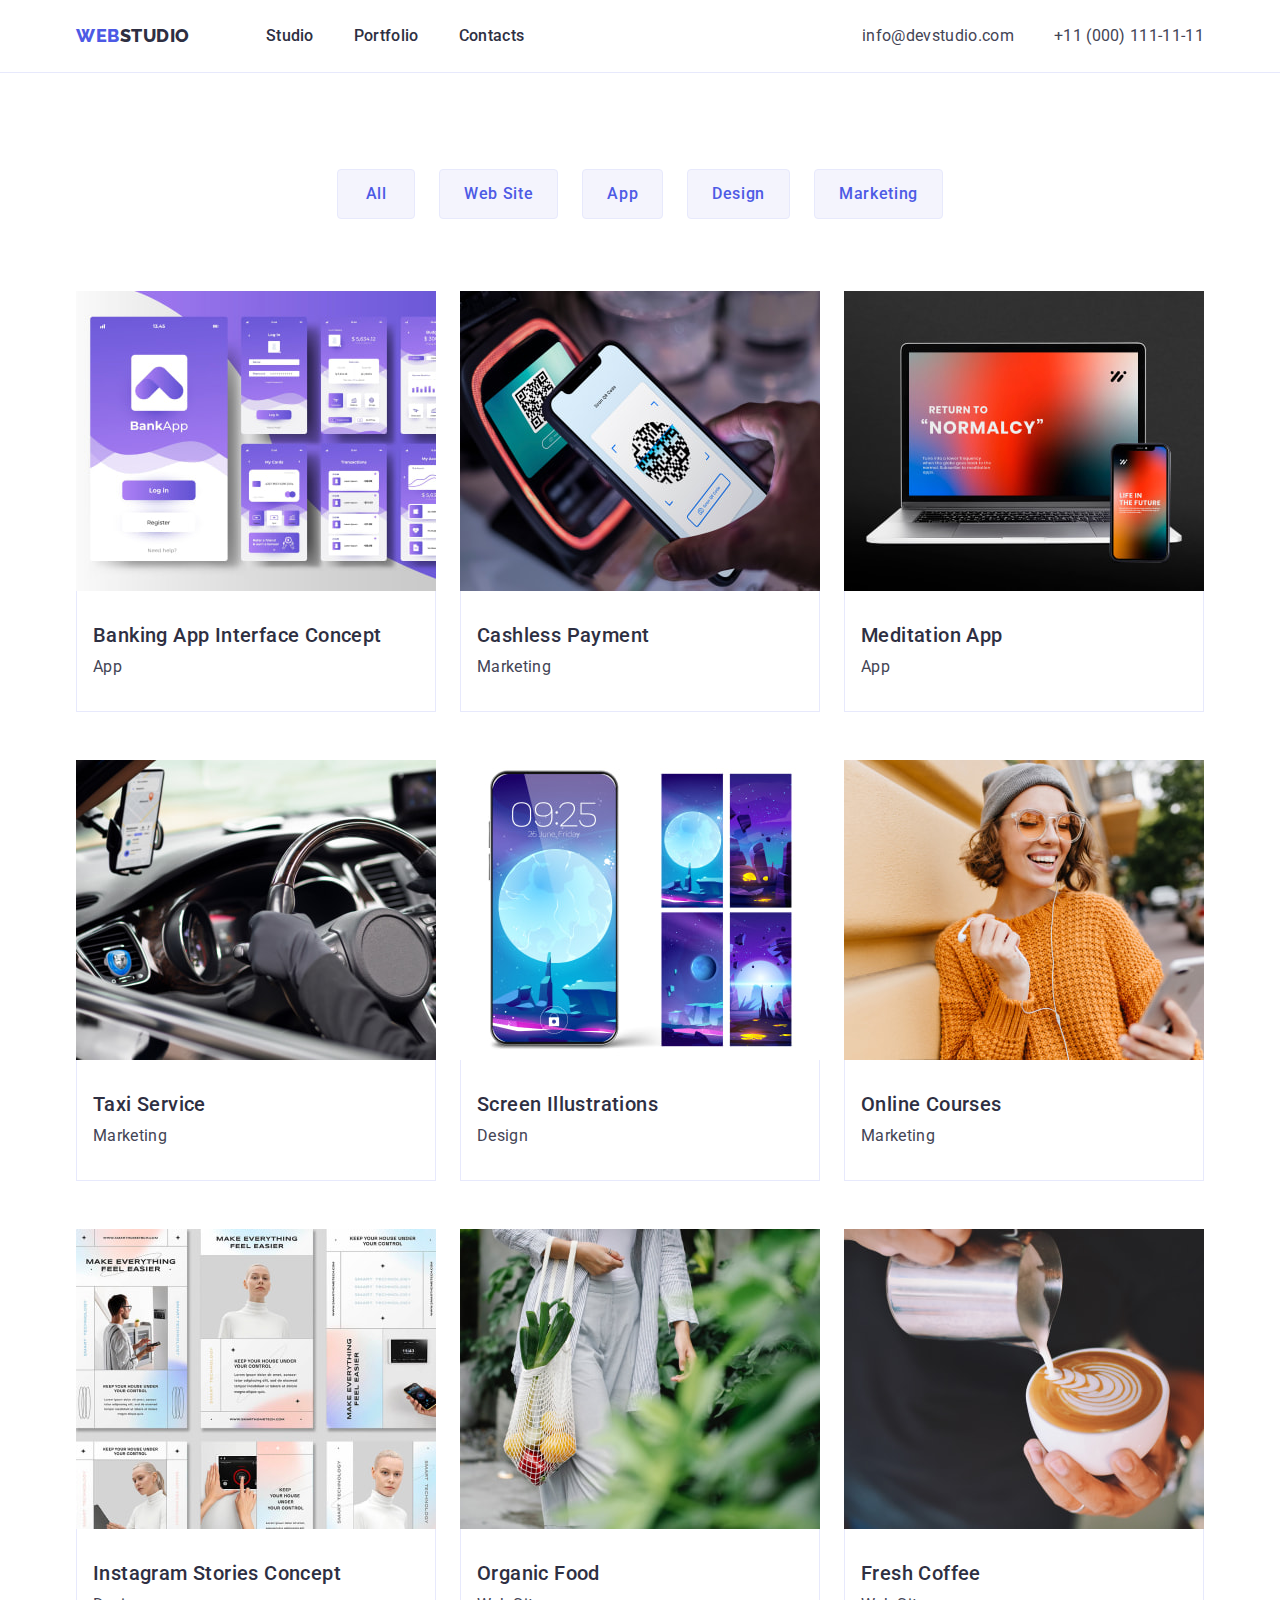
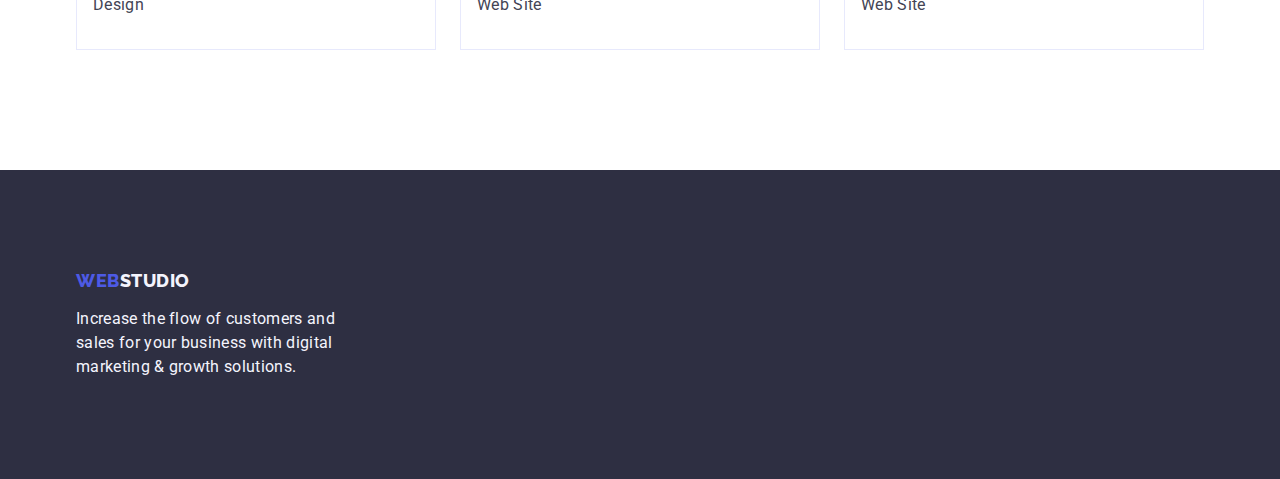
==== portfolio.html @ 15de4656 "Initial commit" ====
<!DOCTYPE html>
<html lang="en">
  <head>
    <meta charset="UTF-8" />
    <meta http-equiv="X-UA-Compatible" content="IE=edge" />
    <meta name="viewport" content="width=device-width, initial-scale=1.0" />
    <title>Portfolio</title>
    <link rel="preconnect" href="https://fonts.googleapis.com" />
    <link rel="preconnect" href="https://fonts.gstatic.com" crossorigin />
    <link
      href="https://fonts.googleapis.com/css2?family=Raleway:wght@800&family=Roboto:wght@400;500;700;900&display=swap"
      rel="stylesheet"
    />
    <link
      rel="stylesheet"
      href="https://cdnjs.cloudflare.com/ajax/libs/modern-normalize/1.1.0/modern-normalize.min.css"
    />
    <link rel="stylesheet" href="./css/styles.css" />
  </head>
  <body>
    <!-- Page header -->
    <header class="page-header">
      <div class="page-header-container container">
        <nav class="header-navigation">
          <a class="logo-header link" href="./index.html"
            >WEB<span class="span-logo logo link">Studio</span></a
          >
          <ul class="menu-list list">
            <li class="menu-item">
              <a class="menu-link link" href="./index.html"> Studio</a>
            </li>
            <li class="menu-item">
              <a class="menu-link link" href="./portfolio.html">Portfolio</a>
            </li>
            <li class="menu-item">
              <a class="menu-link link" href="" target="_blank">Contacts</a>
            </li>
          </ul>
        </nav>
        <!-- Contacts -->
        <address class="address">
          <ul class="address-list list">
            <li class="address-item">
              <a class="address-link link" href="mailto:info@devstudio.com"
                >info@devstudio.com</a
              >
            </li>
            <li class="address-item">
              <a class="address-link link" href="tel:+110001111111"
                >+11 (000) 111-11-11</a
              >
            </li>
          </ul>
        </address>
      </div>
    </header>

    <!-- Page main -->
    <!-- Portfolio -->
    <main>
      <section class="section-portfolio">
        <div class="container">
          <h1 class="main-title visually-hidden">Portfolio</h1>
          <ul class="portfolio-list-btn list">
            <li class="portfolio-item-btn">
              <button class="filter-btn" type="button">All</button>
            </li>
            <li class="portfolio-item-btn">
              <button class="filter-btn" type="button">Web Site</button>
            </li>
            <li class="portfolio-item-btn">
              <button class="filter-btn" type="button">App</button>
            </li>
            <li class="portfolio-item-btn">
              <button class="filter-btn" type="button">Design</button>
            </li>
            <li class="portfolio-item-btn">
              <button class="filter-btn" type="button">Marketing</button>
            </li>
          </ul>

          <ul class="portfolio-list list">
            <li class="portfolio-item">
              <a class="portfolio-link link" href="" target="_blank">
                <img
                  class="portfolio-img"
                  src="./images/portfolio/banking-app.jpg"
                  alt="Banking App Interface Concept"
                  width="360"
                  height="300"
                />
                <div class="portfolio-item-content">
                  <h2 class="portfolio-title-item">
                    Banking App Interface Concept
                  </h2>
                  <p class="paragraph">App</p>
                </div>
              </a>
            </li>
            <li class="portfolio-item">
              <a class="portfolio-link link" href="" target="_blank">
                <img
                  class="portfolio-img"
                  src="./images/portfolio/cashless-payment.jpg"
                  alt="Cashless Payment"
                  width="360"
                  height="300"
                />
                <div class="portfolio-item-content">
                  <h2 class="portfolio-title-item">Cashless Payment</h2>
                  <p class="paragraph">Marketing</p>
                </div>
              </a>
            </li>
            <li class="portfolio-item">
              <a class="portfolio-link link" href="" target="_blank">
                <img
                  class="portfolio-img"
                  src="./images/portfolio/meditation-app.jpg"
                  alt="Meditation App"
                  width="360"
                  height="300"
                />
                <div class="portfolio-item-content">
                  <h2 class="portfolio-title-item">Meditation App</h2>
                  <p class="paragraph">App</p>
                </div>
              </a>
            </li>
            <li class="portfolio-item">
              <a class="portfolio-link link" href="" target="_blank">
                <img
                  class="portfolio-img"
                  src="./images/portfolio/taxi-service.jpg"
                  alt="Taxi Service"
                  width="360"
                  height="300"
                />
                <div class="portfolio-item-content">
                  <h2 class="portfolio-title-item">Taxi Service</h2>
                  <p class="paragraph">Marketing</p>
                </div>
              </a>
            </li>
            <li class="portfolio-item">
              <a class="portfolio-link link" href="" target="_blank">
                <img
                  class="portfolio-img"
                  src="./images/portfolio/screen-illustrations.jpg"
                  alt="Screen Illustrations"
                  width="360"
                  height="300"
                />
                <div class="portfolio-item-content">
                  <h2 class="portfolio-title-item">Screen Illustrations</h2>
                  <p class="paragraph">Design</p>
                </div>
              </a>
            </li>
            <li class="portfolio-item">
              <a class="portfolio-link link" href="" target="_blank">
                <img
                  class="portfolio-img"
                  src="./images/portfolio/online-courses.jpg"
                  alt="Online Courses"
                  width="360"
                  height="300"
                />
                <div class="portfolio-item-content">
                  <h2 class="portfolio-title-item">Online Courses</h2>
                  <p class="paragraph">Marketing</p>
                </div>
              </a>
            </li>
            <li class="portfolio-item">
              <a class="portfolio-link link" href="" target="_blank">
                <img
                  class="portfolio-img"
                  src="./images/portfolio/instagram.jpg"
                  alt="Instagram Stories Concept"
                  width="360"
                  height="300"
                />
                <div class="portfolio-item-content">
                  <h2 class="portfolio-title-item">
                    Instagram Stories Concept
                  </h2>
                  <p class="paragraph">Design</p>
                </div>
              </a>
            </li>
            <li class="portfolio-item">
              <a class="portfolio-link link" href="" target="_blank">
                <img
                  class="portfolio-img"
                  src="./images/portfolio/organic-food.jpg"
                  alt="Organic Food"
                  width="360"
                  height="300"
                />
                <div class="portfolio-item-content">
                  <h2 class="portfolio-title-item">Organic Food</h2>
                  <p class="paragraph">Web Site</p>
                </div>
              </a>
            </li>
            <li class="portfolio-item">
              <a class="portfolio-link link" href="" target="_blank">
                <img
                  class="portfolio-img"
                  src="./images/portfolio/coffee.jpg"
                  alt="Fresh Coffee"
                  width="360"
                  height="300"
                />
                <div class="portfolio-item-content">
                  <h2 class="portfolio-title-item">Fresh Coffee</h2>
                  <p class="paragraph">Web Site</p>
                </div>
              </a>
            </li>
          </ul>
        </div>
      </section>
    </main>

    <!-- Page footer -->
    <footer class="page-footer">
      <div class="container">
        <a class="logo-footer link" href="./index.html"
          >WEB<span class="span-logo light-logo link">Studio</span></a
        >
        <p class="paragraph paragraph-footer light-logo">
          Increase the flow of customers and sales for your business with
          digital marketing & growth solutions.
        </p>
      </div>
    </footer>
  </body>
</html>
---- css/styles.css ----
*,
*::before,
*::after {
  box-sizing: border-box;
}
:root {
  --dark: #2e2f42;
  --text: #434455;
  --light: #f4f4fd;
  --main-color: #ffffff;
  --primary-brand: #4d5ae5;
  --pressed-state: #404bbf;
}
body {
  background-color: var(--main-color);
  font-family: 'Roboto', sans-serif;
  color: var(--text);
}

.list {
  list-style: none;
}
.link {
  text-decoration: none;
}
h1,
h2,
h3,
h4,
p {
  margin-top: 0;
  margin-bottom: 0;
}
ul {
  margin-top: 0;
  margin-bottom: 0;
  padding-left: 0;
}
img {
  display: block;
}
.visually-hidden {
  position: absolute;
  white-space: nowrap;
  width: 1px;
  height: 1px;
  overflow: hidden;
  border: 0;
  padding: 0;
  clip: rect(0 0 0 0);
  clip-path: inset(50%);
  margin: -1px;
}

.container {
  width: 1158px;
  margin-left: auto;
  margin-right: auto;
  padding-left: 15px;
  padding-right: 15px;
}
.section {
  padding-top: 120px;
  padding-bottom: 120px;
}
.page-header {
  border-bottom: 1px solid #e7e9fc;
}
.page-header-container {
  display: flex;
  align-items: center;
}

.header-navigation {
  display: flex;
  align-items: center;
}
.logo-header {
  font-family: 'Raleway', sans-serif;
  font-style: normal;
  font-weight: 800;
  font-size: 18px;
  line-height: 1.17;
  letter-spacing: 0.03em;
  text-transform: uppercase;
  color: var(--primary-brand);
  margin-right: 76px;
}
.logo {
  font-family: 'Raleway', sans-serif;
  font-style: normal;
  font-weight: 800;
  font-size: 18px;
  line-height: 1.17;
  letter-spacing: 0.03em;
  text-transform: uppercase;
  color: var(--primary-brand);
}
.span-logo {
  color: var(--dark);
}
.menu-list {
  display: flex;
}
.menu-item:not(:last-child) {
  margin-right: 40px;
}

.menu-link {
  display: block;
  padding-top: 24px;
  padding-bottom: 24px;
  font-style: normal;
  font-weight: 500;
  font-size: 16px;
  line-height: 1.5;
  letter-spacing: 0.02em;
  color: var(--dark);
}
.menu-link:hover,
.menu-link:focus {
  color: var(--pressed-state);
}
.address {
  font-style: normal;
  margin-left: auto;
}
.address-list {
  display: flex;
  margin-left: auto;
}
.address-item:not(:last-child) {
  margin-right: 40px;
}
.address-link {
  font-style: normal;
  font-weight: 400;
  font-size: 16px;
  line-height: 1.5;
  letter-spacing: 0.02em;
  color: var(--text);
}
.address-link:hover,
.address-link:focus {
  color: var(--pressed-state);
}
.section-hero-container {
  display: flex;
  flex-direction: column;
}
.section-hero {
  background-color: var(--dark);
  padding-top: 188px;
  padding-bottom: 188px;
}
.main-title {
  display: block;
  max-width: 496px;
  padding-top: 0;
  font-style: normal;
  font-weight: 700;
  font-size: 56px;
  line-height: 1.07;
  letter-spacing: 0.02em;
  color: var(--main-color);
  margin-left: auto;
  margin-right: auto;
}
.order-service-btn {
  padding: 16px 32px;
  min-width: 169px;
  height: 56px;
  text-align: center;
  font-family: 'Roboto', sans-serif;
  font-style: normal;
  font-weight: 500;
  font-size: 16px;
  line-height: 1.5;
  letter-spacing: 0.04em;
  background: var(--primary-brand);
  color: var(--main-color);
  border: 1px solid #000000;
  border: none;
  border-radius: 4px;
  cursor: pointer;
  margin-top: 48px;
  margin-left: auto;
  margin-right: auto;
}

.order-service-btn:hover,
.order-service-btn:focus {
  background-color: var(--pressed-state);
}
.section-title {
  font-style: normal;
  font-weight: 700;
  font-size: 36px;
  line-height: 1.11;
  letter-spacing: 0.02em;
  color: var(--dark);
  text-align: center;
  text-transform: capitalize;
  margin-bottom: 72px;
}
.features-list {
  display: flex;
}
.features-item {
  flex-basis: calc((100% - 72px) / 4);
}
.features-item:not(:last-child) {
  margin-right: 24px;
}
.section-features-container {
  padding-bottom: 0;
}
.services-list {
  display: flex;
}
.section-services {
  padding-top: 0;
}
.services-item {
  flex-basis: calc((100% - 48px) / 3);
}
.services-item:not(:last-child) {
  margin-right: 24px;
}

.team-list {
  display: flex;
}
.team-item {
  flex-basis: calc((100% - 72px) / 4);
  border-radius: 0px 0px 4px 4px;
}

.team-item:not(:last-child) {
  margin-right: 24px;
}
.team-img-content {
  padding: 32px 16px;
  box-shadow: 0px 1px 6px rgba(46, 47, 66, 0.08),
    0px 1px 1px rgba(46, 47, 66, 0.16), 0px 2px 1px rgba(46, 47, 66, 0.08);
}
.text-centr {
  text-align: center;
}
.title-item {
  font-style: normal;
  font-weight: 500;
  font-size: 20px;
  line-height: 1.2;
  letter-spacing: 0.02em;
  color: var(--dark);
  margin-bottom: 8px;
}
.paragraph {
  font-style: normal;
  font-weight: 400;
  font-size: 16px;
  line-height: 1.5;
  letter-spacing: 0.02em;
  color: var(--text);
}
.section-team {
  background-color: var(--light);
}
.team-item {
  background-color: var(--main-color);
}
.page-footer {
  background-color: var(--dark);
  padding-top: 100px;
  padding-bottom: 100px;
}
.light-logo {
  color: var(--light);
}
.section-portfolio {
  padding-top: 96px;
  padding-bottom: 120px;
}
.portfolio-list-btn {
  display: flex;
  justify-content: center;
  gap: 24px;
  margin-bottom: 72px;
}
.filter-btn {
  display: inline-block;
  font-family: 'Roboto', sans-serif;
  font-style: normal;
  font-weight: 500;
  font-size: 16px;
  line-height: 1.5;
  letter-spacing: 0.04em;
  color: var(--primary-brand);
  background: var(--light);
  border: 1px solid #e7e9fc;
  cursor: pointer;
  padding: 12px 24px;
  min-width: 78px;
  border: 1px solid #e7e9fc;
  border-radius: 4px;
}
.portfolio-list {
  display: flex;
  column-gap: 24px;
  row-gap: 48px;

  flex-wrap: wrap;
}
.portfolio-item {
  flex-basis: calc((100% - 48px) / 3);
}
.portfolio-title-item {
  font-style: normal;
  font-weight: 500;
  font-size: 20px;
  line-height: 1.2;
  letter-spacing: 0.02em;
  color: var(--dark);
}
.filter-btn:hover,
.filter-btn:focus {
  color: var(--main-color);
  background-color: var(--pressed-state);
  border: 1px solid transparent;
}
.portfolio-item-content {
  padding: 32px 16px;
  border: 1px solid #e7e9fc;
  border-top: none;
}
.portfolio-title-item {
  margin-bottom: 8px;
}
.logo-footer {
  display: inline-block;
  font-family: 'Raleway', sans-serif;
  font-style: normal;
  font-weight: 800;
  font-size: 18px;
  line-height: 1.17;
  letter-spacing: 0.03em;
  text-transform: uppercase;
  color: var(--primary-brand);
  margin-right: 76px;
  margin-bottom: 16px;
}
.paragraph-footer {
  width: 25%;
}
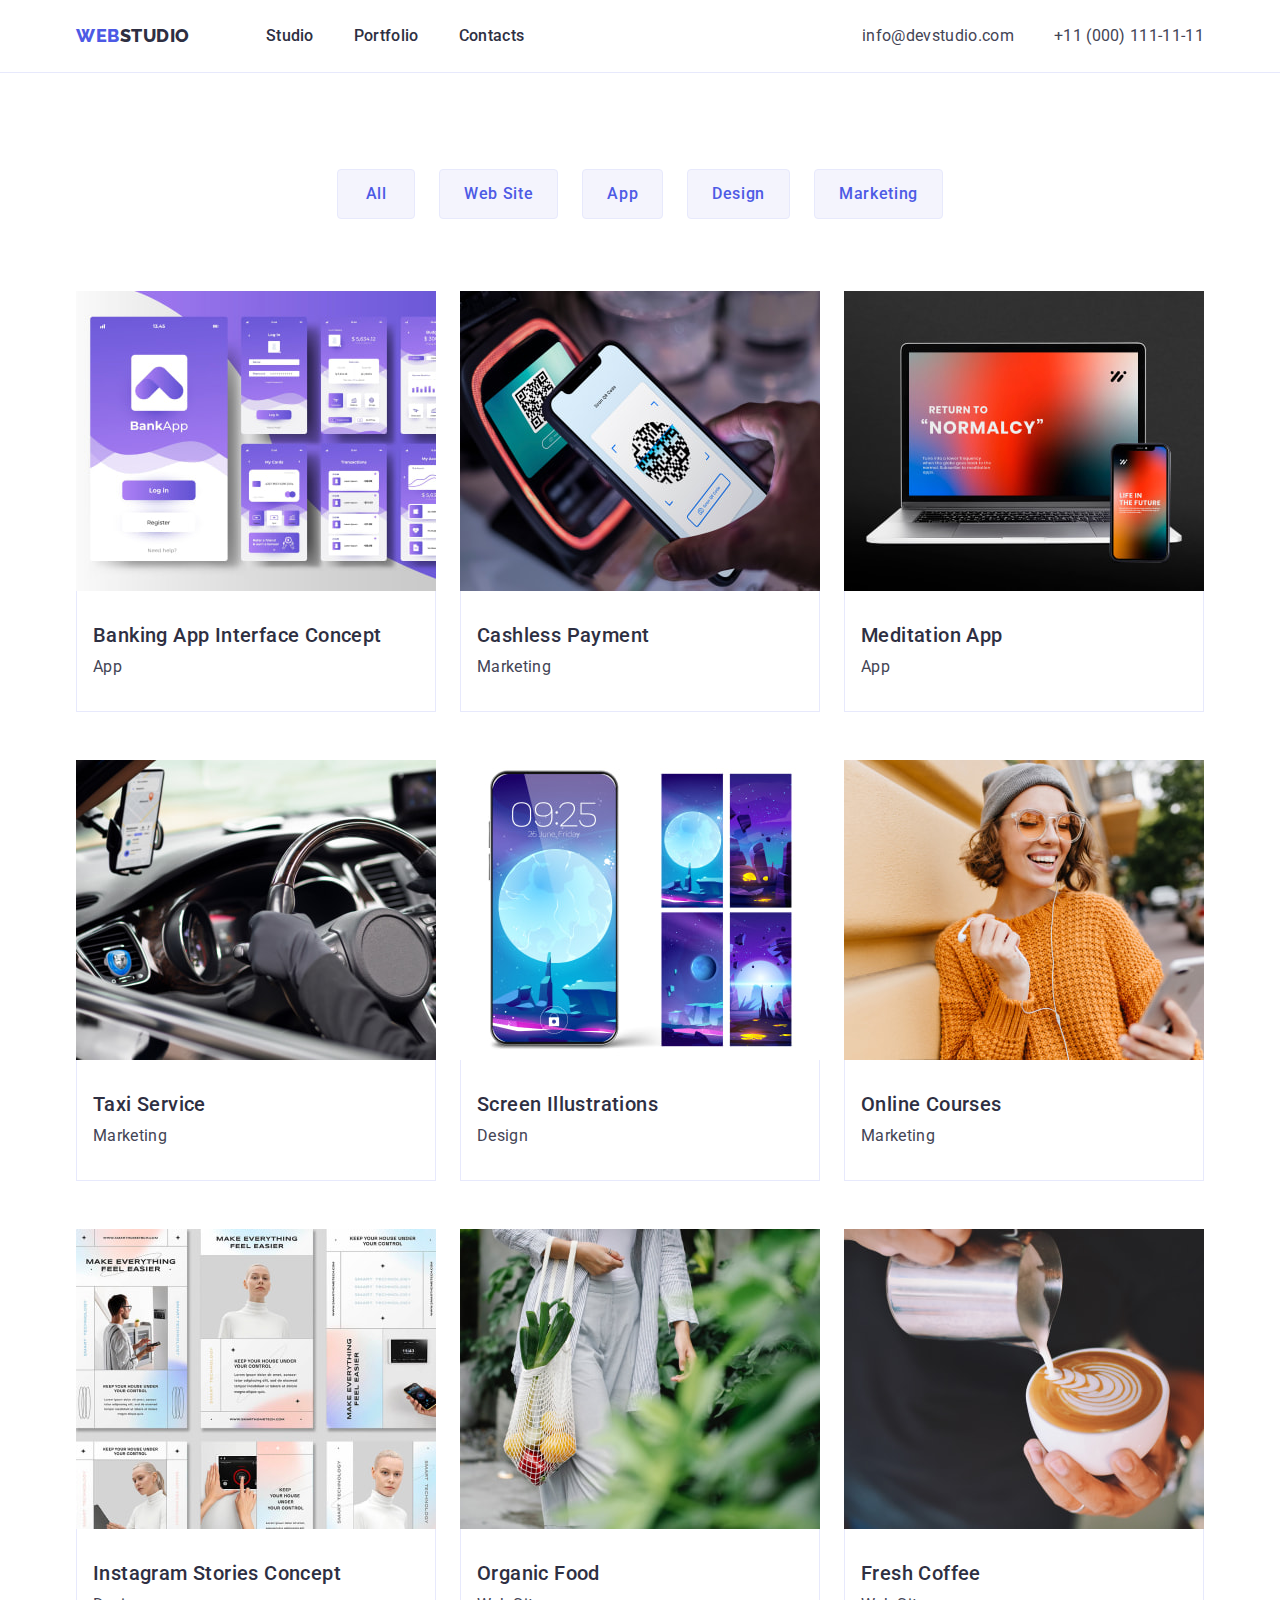
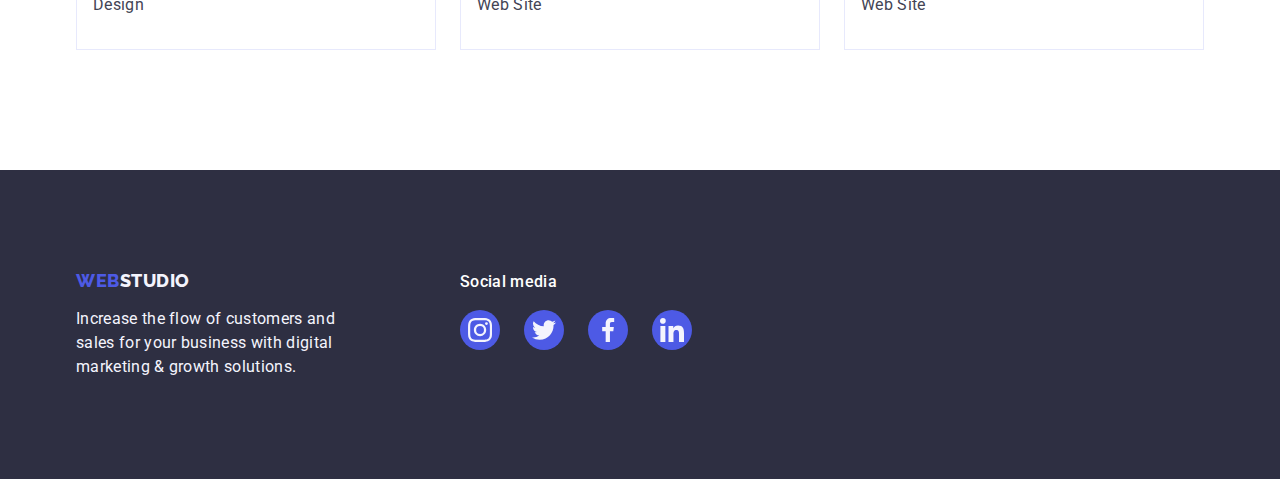
==== commit cc53058c: "commit13052023" ====
--- a/portfolio.html
+++ b/portfolio.html
@@ -226,14 +226,69 @@
 
     <!-- Page footer -->
     <footer class="page-footer">
-      <div class="container">
-        <a class="logo-footer link" href="./index.html"
-          >WEB<span class="span-logo light-logo link">Studio</span></a
-        >
-        <p class="paragraph paragraph-footer light-logo">
-          Increase the flow of customers and sales for your business with
-          digital marketing & growth solutions.
-        </p>
+      <div class="container-footer container">
+        <div class="logo-footer-title">
+          <a class="logo-footer link" href="./index.html"
+            >WEB<span class="span-logo light-logo link">Studio</span></a
+          >
+          <p class="paragraph paragraph-footer light-logo">
+            Increase the flow of customers and sales for your business with
+            digital marketing & growth solutions.
+          </p>
+        </div>
+        <div class="social-media">
+          <h2 class="footer-social-title">Social media</h2>
+          <ul class="social-list list">
+            <li class="social-item">
+              <a href="" class="social-link">
+                <svg
+                  class="social-icon"
+                  aria-label="icon instagram"
+                  width="24px"
+                  height="24px"
+                >
+                  <use href="./images/icons.svg#icon-instagram"></use>
+                </svg>
+              </a>
+            </li>
+            <li class="social-item">
+              <a href="" class="social-link">
+                <svg
+                  class="social-icon"
+                  aria-label="icon twitter"
+                  width="24px"
+                  height="24px"
+                >
+                  <use href="./images/icons.svg#icon-twitter"></use>
+                </svg>
+              </a>
+            </li>
+            <li class="social-item">
+              <a href="" class="social-link">
+                <svg
+                  class="social-icon"
+                  aria-label="icon facebook"
+                  width="24px"
+                  height="24px"
+                >
+                  <use href="./images/icons.svg#icon-facebook"></use>
+                </svg>
+              </a>
+            </li>
+            <li class="social-item">
+              <a href="" class="social-link">
+                <svg
+                  class="social-icon"
+                  aria-label="icon linkedin"
+                  width="24px"
+                  height="24px"
+                >
+                  <use href="./images/icons.svg#icon-linkedin"></use>
+                </svg>
+              </a>
+            </li>
+          </ul>
+        </div>
       </div>
     </footer>
   </body>
--- a/css/styles.css
+++ b/css/styles.css
@@ -10,6 +10,8 @@
   --main-color: #ffffff;
   --primary-brand: #4d5ae5;
   --pressed-state: #404bbf;
+  --accent-color: #31d0aa;
+  --helper-text: #8e8f99;
 }
 body {
   background-color: var(--main-color);
@@ -152,6 +154,14 @@
   background-color: var(--dark);
   padding-top: 188px;
   padding-bottom: 188px;
+  background-image: linear-gradient(
+      rgba(46, 47, 66, 0.7),
+      rgba(46, 47, 66, 0.7)
+    ),
+    url('../images/people-office.jpg');
+  background-size: cover;
+  background-repeat: no-repeat;
+  background-position: center;
 }
 .main-title {
   display: block;
@@ -209,6 +219,16 @@
 .features-item {
   flex-basis: calc((100% - 72px) / 4);
 }
+.features-icon-item {
+  display: flex;
+  background-color: var(--light);
+  width: 264px;
+  height: 112px;
+  border-radius: 4px;
+  align-items: center;
+  justify-content: center;
+  margin-bottom: 8px;
+}
 .features-item:not(:last-child) {
   margin-right: 24px;
 }
@@ -270,11 +290,54 @@
 .team-item {
   background-color: var(--main-color);
 }
-.page-footer {
-  background-color: var(--dark);
-  padding-top: 100px;
-  padding-bottom: 100px;
-}
+.social-list {
+  display: flex;
+  justify-content: center;
+  margin-top: 8px;
+  column-gap: 24px;
+}
+.social-link {
+  display: flex;
+  justify-content: center;
+  align-items: center;
+  width: 40px;
+  height: 40px;
+  border-radius: 50%;
+  background-color: var(--primary-brand);
+}
+.social-link:hover,
+.social-link:focus {
+  background-color: var(--accent-color);
+}
+.customers-list {
+  display: flex;
+}
+.customers-item {
+  display: flex;
+  width: 168px;
+  height: 88px;
+  background-color: var(--main-color);
+  border: 1px solid var(--helper-text);
+  border-radius: 4px;
+  align-items: center;
+  justify-content: center;
+}
+.customers-item:not(:last-child) {
+  margin-right: 24px;
+}
+.customers-icon {
+  display: flex;
+  fill: var(--helper-text);
+}
+.customers-item:hover,
+.customers-item:focus {
+  border: 1px solid var(--pressed-state);
+}
+.customers-item:hover .customers-icon,
+.customers-item:focus .customers-icon {
+  fill: var(--pressed-state);
+}
+
 .light-logo {
   color: var(--light);
 }
@@ -337,6 +400,11 @@
 .portfolio-title-item {
   margin-bottom: 8px;
 }
+.page-footer {
+  background-color: var(--dark);
+  padding-top: 100px;
+  padding-bottom: 100px;
+}
 .logo-footer {
   display: inline-block;
   font-family: 'Raleway', sans-serif;
@@ -351,5 +419,18 @@
   margin-bottom: 16px;
 }
 .paragraph-footer {
-  width: 25%;
-}
+  width: 264px;
+  margin-right: 120px;
+}
+.container-footer {
+  display: flex;
+}
+.footer-social-title {
+  font-style: normal;
+  font-weight: 500;
+  font-size: 16px;
+  line-height: 1.5;
+  letter-spacing: 0.02em;
+  color: var(--main-color);
+  margin-bottom: 16px;
+}
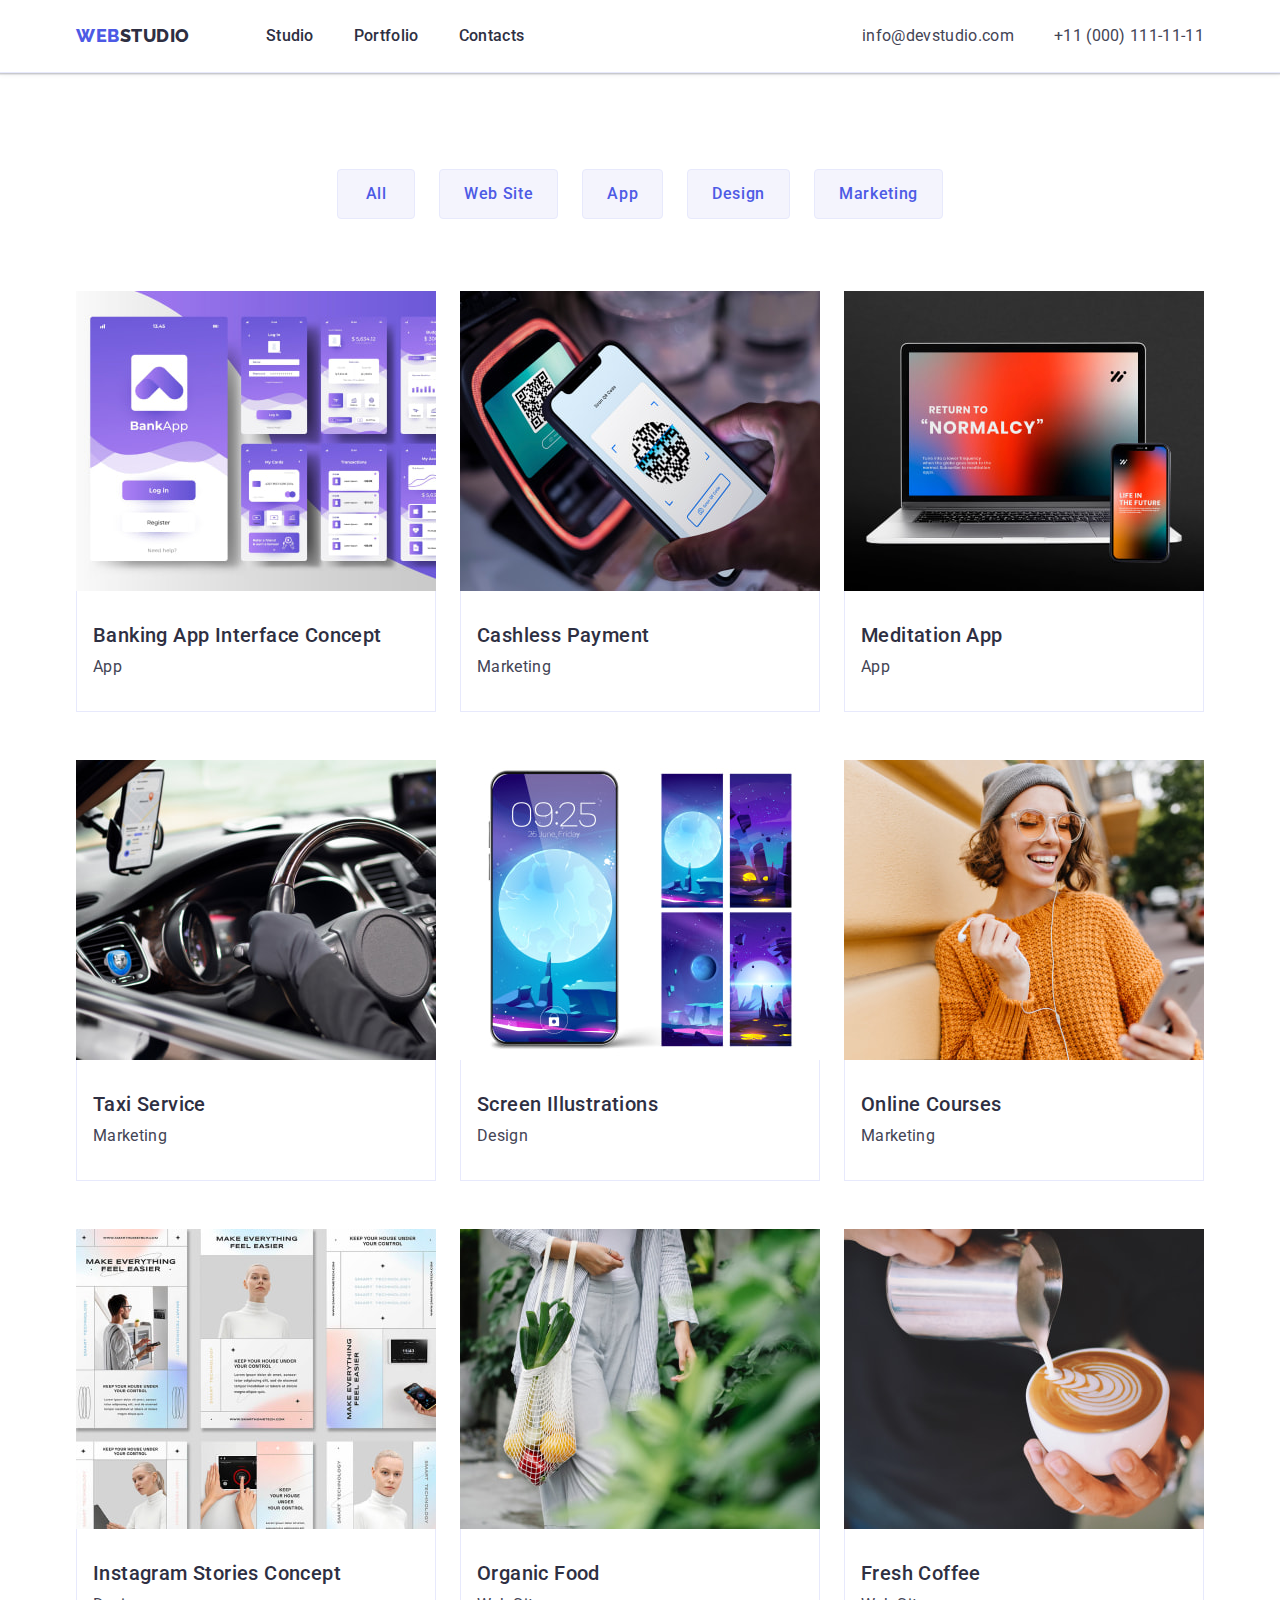
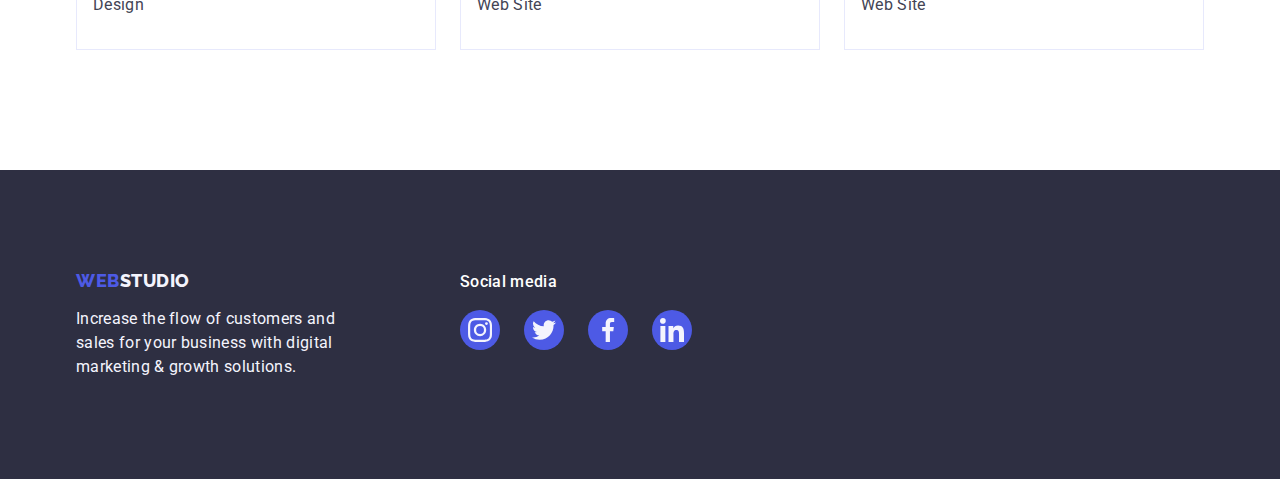
==== commit 72e3f1e7: "commit130520233" ====
--- a/portfolio.html
+++ b/portfolio.html
@@ -237,15 +237,15 @@
           </p>
         </div>
         <div class="social-media">
-          <h2 class="footer-social-title">Social media</h2>
+          <p class="footer-social-title">Social media</p>
           <ul class="social-list list">
             <li class="social-item">
               <a href="" class="social-link">
                 <svg
                   class="social-icon"
                   aria-label="icon instagram"
-                  width="24px"
-                  height="24px"
+                  width="24"
+                  height="24"
                 >
                   <use href="./images/icons.svg#icon-instagram"></use>
                 </svg>
@@ -256,8 +256,8 @@
                 <svg
                   class="social-icon"
                   aria-label="icon twitter"
-                  width="24px"
-                  height="24px"
+                  width="24"
+                  height="24"
                 >
                   <use href="./images/icons.svg#icon-twitter"></use>
                 </svg>
@@ -268,8 +268,8 @@
                 <svg
                   class="social-icon"
                   aria-label="icon facebook"
-                  width="24px"
-                  height="24px"
+                  width="24"
+                  height="24"
                 >
                   <use href="./images/icons.svg#icon-facebook"></use>
                 </svg>
@@ -280,8 +280,8 @@
                 <svg
                   class="social-icon"
                   aria-label="icon linkedin"
-                  width="24px"
-                  height="24px"
+                  width="24"
+                  height="24"
                 >
                   <use href="./images/icons.svg#icon-linkedin"></use>
                 </svg>
--- a/css/styles.css
+++ b/css/styles.css
@@ -67,6 +67,8 @@
 }
 .page-header {
   border-bottom: 1px solid #e7e9fc;
+  box-shadow: 0px 2px 1px rgba(46, 47, 66, 0.08),
+    0px 1px 1px rgba(46, 47, 66, 0.16), 0px 1px 6px rgba(46, 47, 66, 0.08);
 }
 .page-header-container {
   display: flex;
@@ -152,6 +154,7 @@
 }
 .section-hero {
   background-color: var(--dark);
+  max-width: 1440px;
   padding-top: 188px;
   padding-bottom: 188px;
   background-image: linear-gradient(
@@ -206,7 +209,7 @@
   font-style: normal;
   font-weight: 700;
   font-size: 36px;
-  line-height: 1.11;
+  line-height: 1.1;
   letter-spacing: 0.02em;
   color: var(--dark);
   text-align: center;
@@ -259,10 +262,13 @@
 .team-item:not(:last-child) {
   margin-right: 24px;
 }
-.team-img-content {
-  padding: 32px 16px;
+.team-item {
   box-shadow: 0px 1px 6px rgba(46, 47, 66, 0.08),
     0px 1px 1px rgba(46, 47, 66, 0.16), 0px 2px 1px rgba(46, 47, 66, 0.08);
+  border-radius: 0px 0px 4px 4px;
+}
+.team-img-content {
+  padding: 32px 0px;
 }
 .text-centr {
   text-align: center;
@@ -294,7 +300,7 @@
   display: flex;
   justify-content: center;
   margin-top: 8px;
-  column-gap: 24px;
+  gap: 24px;
 }
 .social-link {
   display: flex;
@@ -305,14 +311,18 @@
   border-radius: 50%;
   background-color: var(--primary-brand);
 }
+.social-icon {
+  fill: var(--light);
+}
 .social-link:hover,
 .social-link:focus {
-  background-color: var(--accent-color);
+  background-color: var(--pressed-state);
 }
 .customers-list {
   display: flex;
-}
-.customers-item {
+  gap: 24px;
+}
+.customers-link {
   display: flex;
   width: 168px;
   height: 88px;
@@ -322,9 +332,7 @@
   align-items: center;
   justify-content: center;
 }
-.customers-item:not(:last-child) {
-  margin-right: 24px;
-}
+
 .customers-icon {
   display: flex;
   fill: var(--helper-text);
@@ -378,6 +386,7 @@
 .portfolio-item {
   flex-basis: calc((100% - 48px) / 3);
 }
+
 .portfolio-title-item {
   font-style: normal;
   font-weight: 500;
@@ -391,12 +400,24 @@
   color: var(--main-color);
   background-color: var(--pressed-state);
   border: 1px solid transparent;
+  box-shadow: 0px 3px 1px rgba(0, 0, 0, 0.1), 0px 2px 1px rgba(0, 0, 0, 0.08),
+    0px 2px 2px rgba(0, 0, 0, 0.12);
 }
 .portfolio-item-content {
   padding: 32px 16px;
   border: 1px solid #e7e9fc;
   border-top: none;
 }
+portfolio-link {
+  display: block;
+}
+.portfolio-link:hover .portfolio-item-content,
+.portfolio-link:focus .portfolio-item-content {
+  border: 1px solid var(--light);
+  box-shadow: 0px 1px 6px rgba(46, 47, 66, 0.08),
+    0px 1px 1px rgba(46, 47, 66, 0.16), 0px 2px 1px rgba(46, 47, 66, 0.08);
+}
+
 .portfolio-title-item {
   margin-bottom: 8px;
 }
@@ -418,12 +439,15 @@
   margin-right: 76px;
   margin-bottom: 16px;
 }
+.logo-footer-title {
+  margin-right: 120px;
+}
 .paragraph-footer {
   width: 264px;
-  margin-right: 120px;
 }
 .container-footer {
   display: flex;
+  align-items: baseline;
 }
 .footer-social-title {
   font-style: normal;
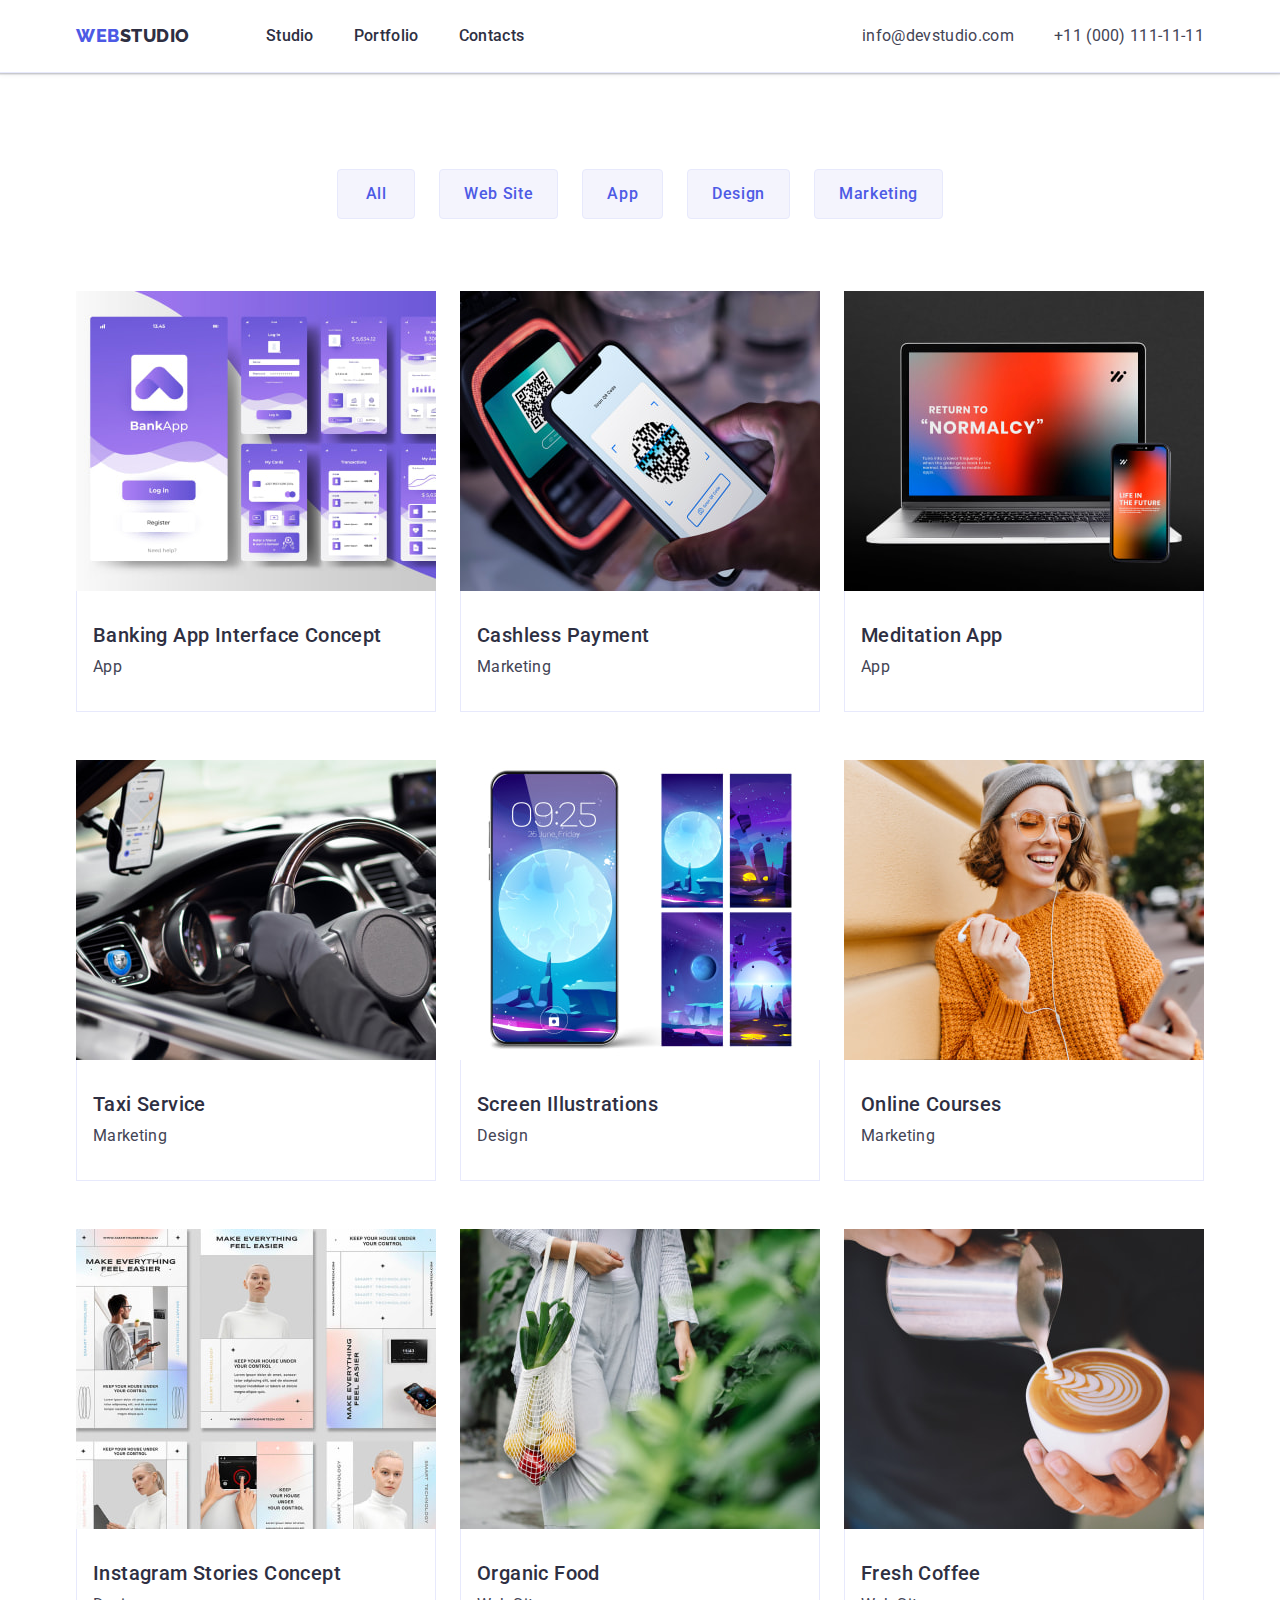
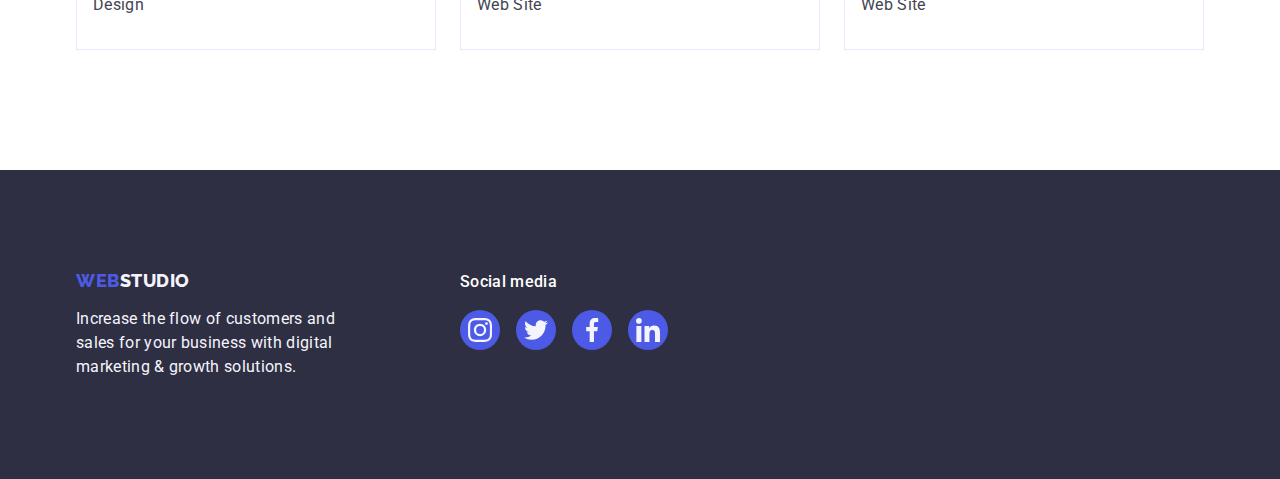
==== commit 7083f4bc: "commit130520235" ====
--- a/portfolio.html
+++ b/portfolio.html
@@ -223,7 +223,6 @@
         </div>
       </section>
     </main>
-
     <!-- Page footer -->
     <footer class="page-footer">
       <div class="container-footer container">
--- a/css/styles.css
+++ b/css/styles.css
@@ -300,7 +300,7 @@
   display: flex;
   justify-content: center;
   margin-top: 8px;
-  gap: 24px;
+  gap: 16px;
 }
 .social-link {
   display: flex;
@@ -316,7 +316,7 @@
 }
 .social-link:hover,
 .social-link:focus {
-  background-color: var(--pressed-state);
+  background-color: var(--accent-color);
 }
 .customers-list {
   display: flex;
@@ -327,6 +327,7 @@
   width: 168px;
   height: 88px;
   background-color: var(--main-color);
+  color: var(--helper-text);
   border: 1px solid var(--helper-text);
   border-radius: 4px;
   align-items: center;
@@ -335,14 +336,14 @@
 
 .customers-icon {
   display: flex;
-  fill: var(--helper-text);
-}
-.customers-item:hover,
-.customers-item:focus {
+  fill: currentColor;
+}
+.customers-link:hover,
+.customers-link:focus {
   border: 1px solid var(--pressed-state);
 }
-.customers-item:hover .customers-icon,
-.customers-item:focus .customers-icon {
+.customers-link:hover .customers-icon,
+.customers-ilinktem:focus .customers-icon {
   fill: var(--pressed-state);
 }
 
